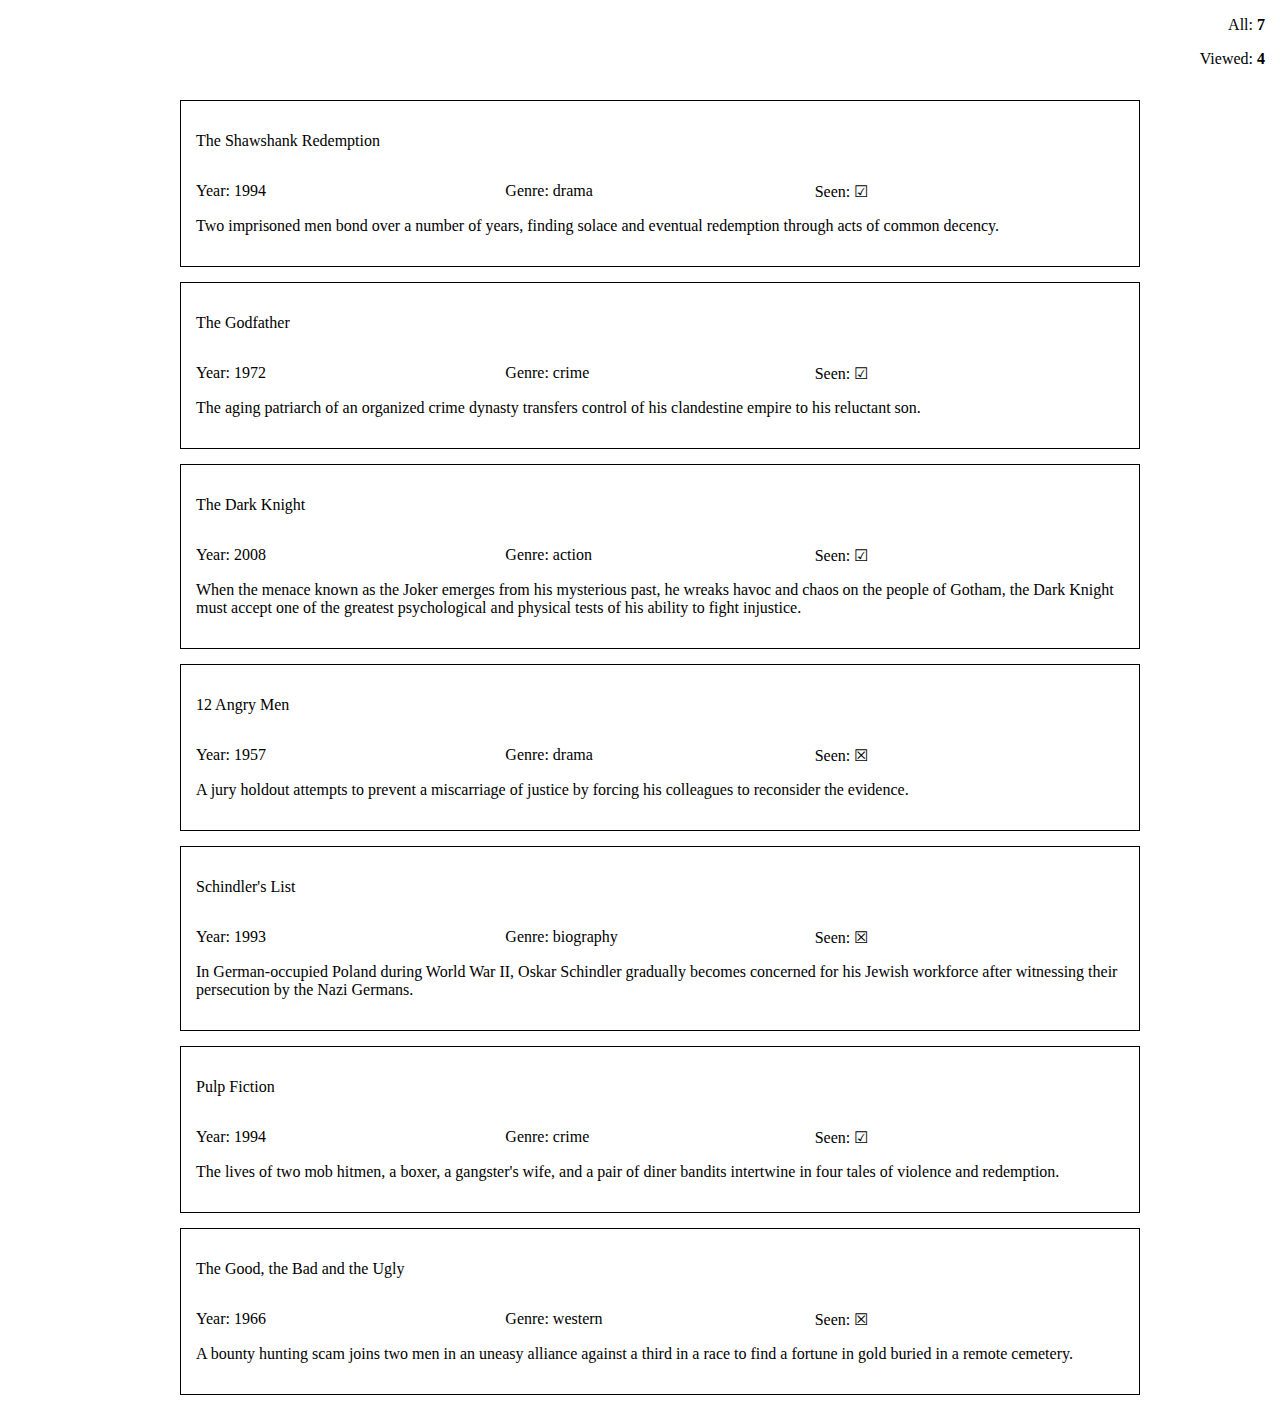
==== index.html @ 9c5dfb67 "Add module with movies counter" ====
<!DOCTYPE html>
<html lang="en">
<head>
    <meta charset="UTF-8">
    <title>Movies List</title>
    <link rel="stylesheet" type="text/css" href="style.css">
</head>
<body>
    <div id="moviesCountersContainer">
        <p>All: <span class="moviesCounter" id="moviesCounterAll"></span></p>
        <p>Viewed: <span class="moviesCounter" id="moviesCounterSeen"></span></p>
    </div>
    <div id="moviesListContainer">
        <ul id="moviesList"></ul>
    </div>
    <script src="data.js"></script>
    <script src="script.js" type="module"></script>
</body>
</html>
---- style.css ----
.moviesCounter {
    font-weight: bold;
}
#moviesListContainer {
    margin-top: 100px;
}
#moviesList {
    width: 960px;
    max-width: 100%;
    margin: 0 auto;
}
#moviesList li {
    border: solid 1px;
    margin-bottom: 15px;
    padding: 15px;
    list-style: none;
    transition: all 0.5s;
}
#moviesList li:hover {
    background-color: #13ff06;
}
#moviesCountersContainer {
    position: absolute;
    top: 0;
    right: 15px;
    text-align: right;
}
.movie-status {
    cursor: pointer;
}

.col-3 {
    float: left;
    width: calc(100% / 3);
}
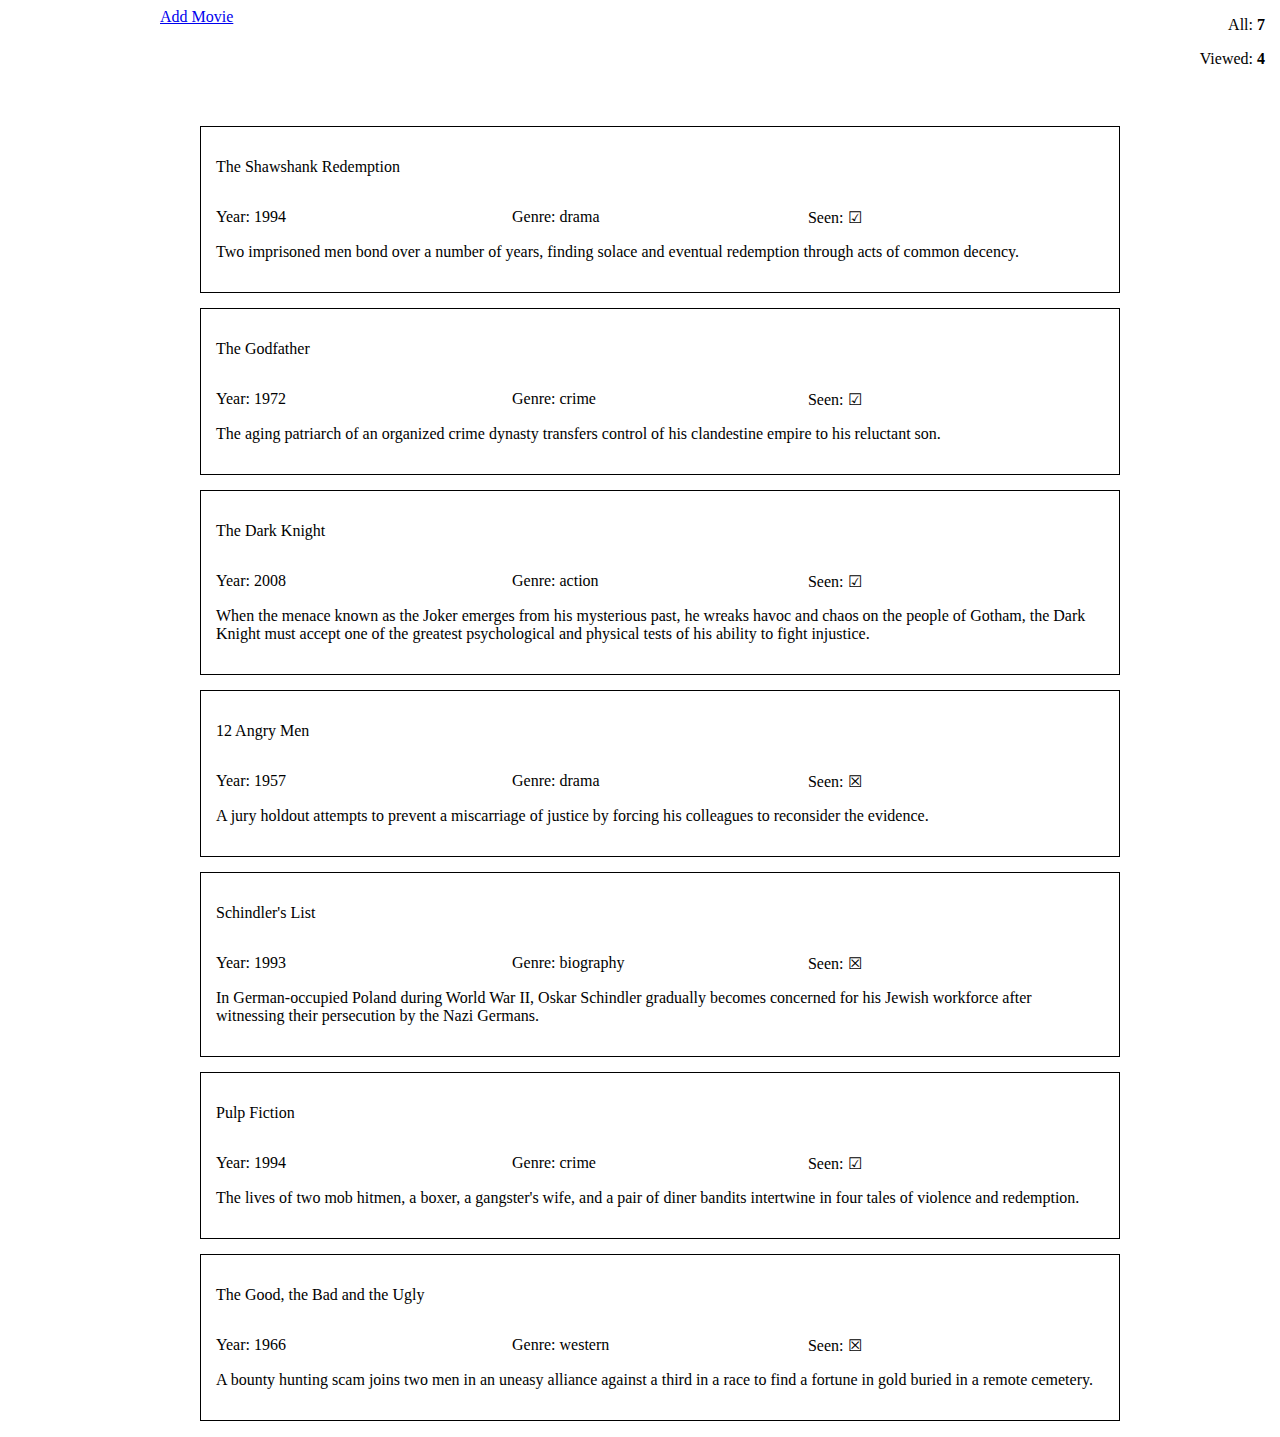
==== commit c7c178ca: "Add updating and removing movie by id" ====
--- a/index.html
+++ b/index.html
@@ -6,14 +6,16 @@
     <link rel="stylesheet" type="text/css" href="style.css">
 </head>
 <body>
-    <div id="moviesCountersContainer">
+    <div id="#moviesNavigationContainer" class="container">
+        <a href="add.html" title="Add new movie">Add Movie</a>
+    </div>
+    <div id="moviesCountersContainer" class="counters">
         <p>All: <span class="moviesCounter" id="moviesCounterAll"></span></p>
         <p>Viewed: <span class="moviesCounter" id="moviesCounterSeen"></span></p>
     </div>
-    <div id="moviesListContainer">
+    <div id="moviesListContainer" class="container">
         <ul id="moviesList"></ul>
     </div>
-    <script src="data.js"></script>
-    <script src="script.js" type="module"></script>
+    <script src="index.js" type="module"></script>
 </body>
 </html>--- a/style.css
+++ b/style.css
@@ -4,7 +4,7 @@
 #moviesListContainer {
     margin-top: 100px;
 }
-#moviesList {
+.container {
     width: 960px;
     max-width: 100%;
     margin: 0 auto;
@@ -19,7 +19,7 @@
 #moviesList li:hover {
     background-color: #13ff06;
 }
-#moviesCountersContainer {
+.counters {
     position: absolute;
     top: 0;
     right: 15px;
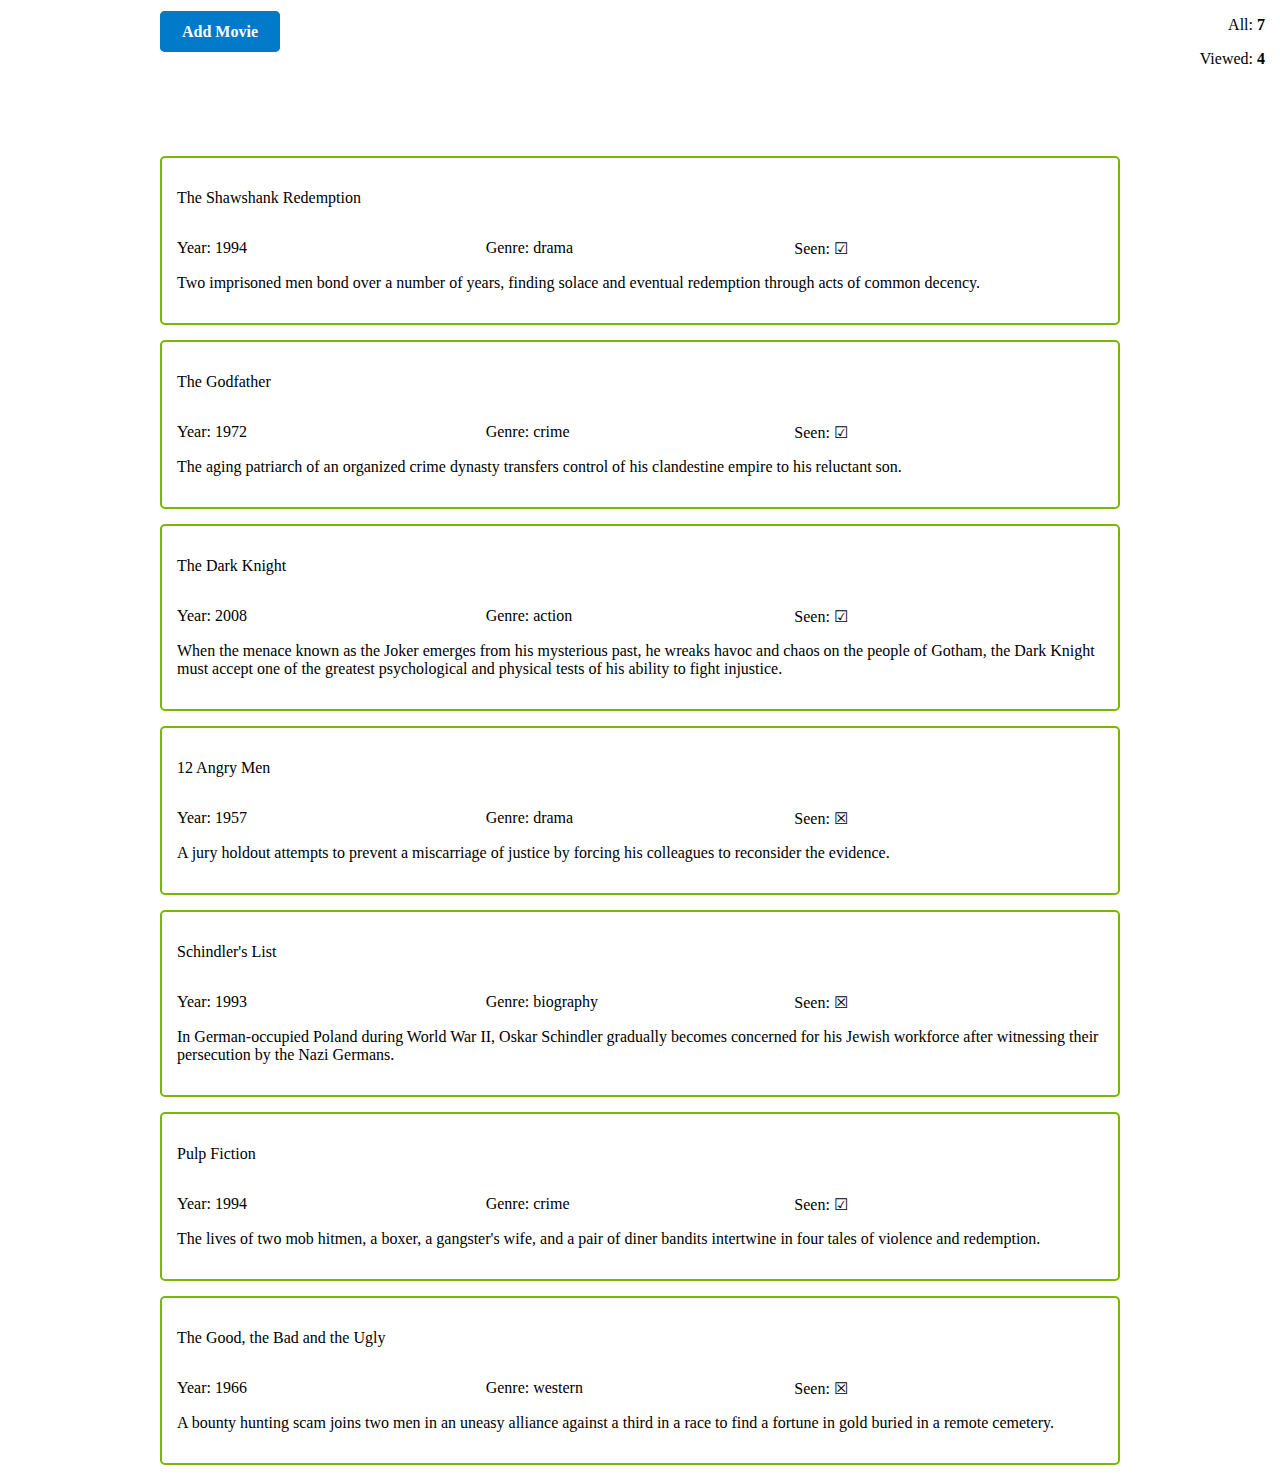
==== commit 68a31da7: "Update Seen Movies Counter at form page" ====
--- a/index.html
+++ b/index.html
@@ -6,8 +6,8 @@
     <link rel="stylesheet" type="text/css" href="style.css">
 </head>
 <body>
-    <div id="#moviesNavigationContainer" class="container">
-        <a href="add.html" title="Add new movie">Add Movie</a>
+    <div id="moviesNavigationContainer" class="container">
+        <a href="add.html" title="Add new movie" class="btn">Add Movie</a>
     </div>
     <div id="moviesCountersContainer" class="counters">
         <p>All: <span class="moviesCounter" id="moviesCounterAll"></span></p>
--- a/style.css
+++ b/style.css
@@ -9,15 +9,19 @@
     max-width: 100%;
     margin: 0 auto;
 }
+#moviesList {
+    padding: 0;
+}
 #moviesList li {
-    border: solid 1px;
+    border: solid 2px #7ab800;
     margin-bottom: 15px;
     padding: 15px;
     list-style: none;
+    border-radius: 5px;
     transition: all 0.5s;
 }
 #moviesList li:hover {
-    background-color: #13ff06;
+    background-color: #7ab800;
 }
 .counters {
     position: absolute;
@@ -27,9 +31,75 @@
 }
 .movie-status {
     cursor: pointer;
+    transition: color 0.5s;
+}
+.movie-status:hover {
+    color: #fff;
 }
 
 .col-3 {
     float: left;
     width: calc(100% / 3);
 }
+
+#formContainer {
+    padding-top: 80px;
+}
+#addMovieForm {
+    width: 480px;
+    margin: 0 auto;
+    border: solid 2px #7ab800;
+    padding: 30px 15px;
+    max-width: 100%;
+    box-sizing: border-box;
+}
+.form-item {
+    width: 320px;
+    margin: 0 auto;
+}
+.form-item input, .form-item textarea {
+    padding: 5px 10px;
+    border: solid 2px #007ac9;
+    width: 100%;
+    box-sizing: border-box;
+    border-radius: 5px;
+}
+.form-item input:focus, .form-item textarea:focus {
+    outline: none;
+    border-color: #004080;
+}
+
+.form-item label {
+    line-height: 30px;
+    font-weight: bold;
+    display: block;
+}
+.form-submit {
+    text-align: center;
+    padding: 15px;
+}
+.btn {
+    padding: 10px 20px;
+    background-color: #007ac9;
+    color: #fff;
+    font-weight: bold;
+    border: solid 2px #007ac9;
+    cursor: pointer;
+    min-width: 200px;
+    border-radius: 5px;
+    transition: all 0.5s;
+}
+.btn:hover {
+    color: #007ac9;
+    background-color: #fff;
+}
+.btn:focus {
+    outline: none;
+}
+
+#moviesNavigationContainer {
+    padding: 15px 0;
+}
+a {
+    text-decoration: none;
+}